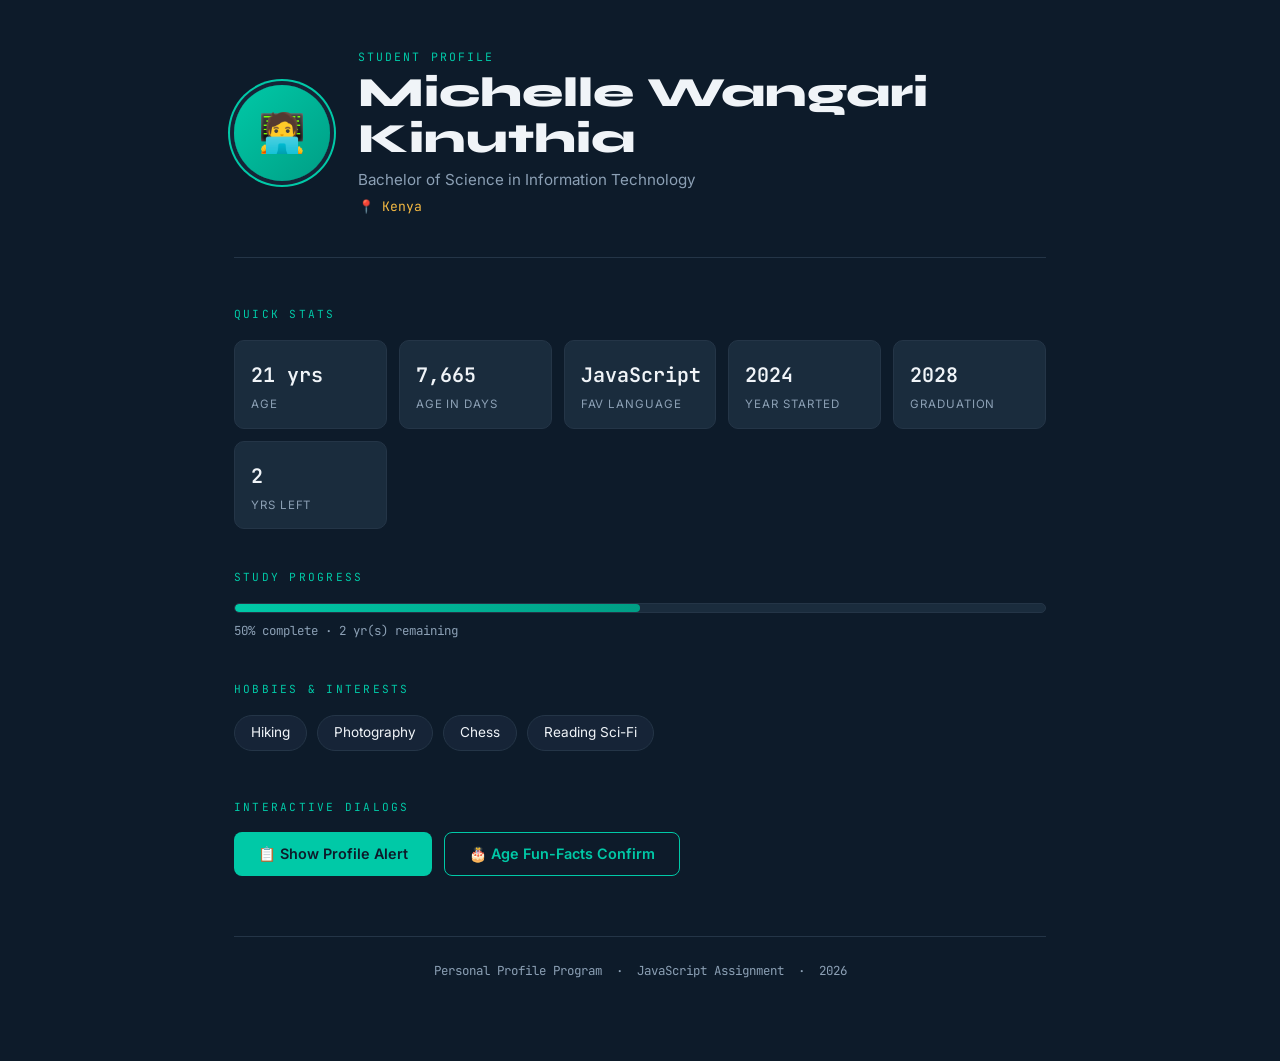
==== index.html @ 676beb4d "Rename profile.html to index.html" ====
<!DOCTYPE html>
<html lang="en">
<head>
  <meta charset="UTF-8" />
  <meta name="viewport" content="width=device-width, initial-scale=1.0" />
  <title>Student Profile - Michelle Wangari Kinuthia</title>

  <link rel="preconnect" href="https://fonts.googleapis.com" />
  <link rel="preconnect" href="https://fonts.gstatic.com" crossorigin />
  <link
    href="https://fonts.googleapis.com/css2?family=Syne:wght@600;800&family=Inter:wght@400;500;600&family=JetBrains+Mono:wght@400;600&display=swap"
    rel="stylesheet"
  />

  <!-- Links to our stylesheet -->
  <link rel="stylesheet" href="profile.css" />
</head>
<body>

  <div class="page-wrapper">

    <!-- Hero -->
    <section class="hero" id="profile-section">
      <div class="avatar" aria-hidden="true">🧑‍💻</div>
      <div class="hero-text">
        <p class="hero-eyebrow">Student Profile</p>
        <h1 id="card-name">Loading…</h1>
        <p id="card-course"></p>
        <p id="card-country"></p>
      </div>
    </section>

    <!-- Stats grid -->
    <section class="stats-section">
      <p class="section-title">Quick Stats</p>
      <div id="stats-grid"></div>
    </section>

    <!-- Study progress -->
    <section class="progress-section">
      <p class="section-title">Study Progress</p>
      <div class="progress-track">
        <div id="progress-bar-fill" style="width:0%"></div>
      </div>
      <p id="progress-label"></p>
    </section>

    <!-- Hobbies -->
    <section class="hobbies-section">
      <p class="section-title">Hobbies &amp; Interests</p>
      <div id="hobby-list"></div>
    </section>

    <!-- Alert / Confirm buttons -->
    <section class="actions-section">
      <p class="section-title">Interactive Dialogs</p>
      <div class="btn-row">
        <button class="btn btn-primary" id="btn-alert">
          📋 Show Profile Alert
        </button>
        <button class="btn btn-secondary" id="btn-confirm">
          🎂 Age Fun-Facts Confirm
        </button>
      </div>
    </section>

   

    <footer>
      Personal Profile Program &nbsp;·&nbsp; JavaScript Assignment &nbsp;·&nbsp;
      <span id="footer-year"></span>
    </footer>

  </div>

  <!-- Links to our script -->
  <script src="profile.js"></script>
  <script>
    document.getElementById("footer-year").textContent = new Date().getFullYear();
  </script>

</body>
</html>
---- profile.css ----
/* Reset & base */
*, *::before, *::after { box-sizing: border-box; margin: 0; padding: 0; }

@import url('https://fonts.googleapis.com/css2?family=Syne:wght@600;800&family=Inter:wght@400;500;600&family=JetBrains+Mono:wght@400;600&display=swap');

:root {
  --navy:       #0d1b2a;
  --navy-light: #162437;
  --teal:       #00c9a7;
  --teal-dim:   #009e85;
  --gold:       #f4b942;
  --white:      #f0f4f8;
  --muted:      #8ca0b5;
  --card-bg:    #1a2c3d;
  --border:     #243547;

  --font-display: 'Syne', sans-serif;
  --font-body:    'Inter', sans-serif;
  --font-mono:    'JetBrains Mono', monospace;
}

html { scroll-behavior: smooth; }

body {
  background-color: var(--navy);
  color: var(--white);
  font-family: var(--font-body);
  font-size: 16px;
  line-height: 1.6;
  min-height: 100vh;
}

/* Layout */
.page-wrapper {
  max-width: 860px;
  margin: 0 auto;
  padding: 48px 24px 80px;
}

/* Hero */
.hero {
  display: flex;
  align-items: center;
  gap: 28px;
  margin-bottom: 48px;
  padding-bottom: 40px;
  border-bottom: 1px solid var(--border);
}

.avatar {
  width: 96px;
  height: 96px;
  border-radius: 50%;
  background: linear-gradient(135deg, var(--teal), var(--teal-dim));
  display: flex;
  align-items: center;
  justify-content: center;
  font-size: 2.4rem;
  flex-shrink: 0;
  box-shadow: 0 0 0 4px var(--navy-light), 0 0 0 6px var(--teal);
}

.hero-text { flex: 1; }

.hero-eyebrow {
  font-family: var(--font-mono);
  font-size: 0.72rem;
  letter-spacing: 0.18em;
  color: var(--teal);
  text-transform: uppercase;
  margin-bottom: 4px;
}

#card-name {
  font-family: var(--font-display);
  font-size: clamp(1.8rem, 5vw, 2.6rem);
  font-weight: 800;
  line-height: 1.1;
  color: var(--white);
  margin-bottom: 6px;
}

#card-course {
  font-size: 0.95rem;
  color: var(--muted);
  margin-bottom: 4px;
}

#card-country {
  font-family: var(--font-mono);
  font-size: 0.82rem;
  color: var(--gold);
}

/* Section titles */
.section-title {
  font-family: var(--font-mono);
  font-size: 0.7rem;
  letter-spacing: 0.2em;
  text-transform: uppercase;
  color: var(--teal);
  margin-bottom: 16px;
}

/* Stats grid */
.stats-section { margin-bottom: 40px; }

#stats-grid {
  display: grid;
  grid-template-columns: repeat(auto-fill, minmax(140px, 1fr));
  gap: 12px;
}

.stat-card {
  background: var(--card-bg);
  border: 1px solid var(--border);
  border-radius: 10px;
  padding: 18px 16px 14px;
  display: flex;
  flex-direction: column;
  gap: 4px;
  transition: border-color 0.2s, transform 0.2s;
}

.stat-card:hover {
  border-color: var(--teal);
  transform: translateY(-2px);
}

.stat-value {
  font-family: var(--font-mono);
  font-size: 1.25rem;
  font-weight: 600;
  color: var(--white);
}

.stat-label {
  font-size: 0.72rem;
  color: var(--muted);
  text-transform: uppercase;
  letter-spacing: 0.08em;
}

/* Progress bar */
.progress-section { margin-bottom: 40px; }

.progress-track {
  height: 10px;
  background: var(--card-bg);
  border-radius: 999px;
  overflow: hidden;
  margin-bottom: 8px;
  border: 1px solid var(--border);
}

#progress-bar-fill {
  height: 100%;
  background: linear-gradient(90deg, var(--teal), var(--teal-dim));
  border-radius: 999px;
  transition: width 1s cubic-bezier(0.4, 0, 0.2, 1);
}

#progress-label {
  font-family: var(--font-mono);
  font-size: 0.78rem;
  color: var(--muted);
}

/* Hobbies */
.hobbies-section { margin-bottom: 48px; }

#hobby-list {
  display: flex;
  flex-wrap: wrap;
  gap: 10px;
}

.hobby-tag {
  background: var(--navy-light);
  border: 1px solid var(--border);
  color: var(--white);
  font-size: 0.85rem;
  padding: 6px 16px;
  border-radius: 999px;
  transition: background 0.2s, border-color 0.2s;
  cursor: default;
}

.hobby-tag:hover {
  background: var(--teal);
  border-color: var(--teal);
  color: var(--navy);
}

/* Buttons */
.actions-section { margin-bottom: 40px; }

.btn-row {
  display: flex;
  flex-wrap: wrap;
  gap: 12px;
}

.btn {
  font-family: var(--font-body);
  font-size: 0.9rem;
  font-weight: 600;
  padding: 12px 24px;
  border-radius: 8px;
  border: none;
  cursor: pointer;
  transition: opacity 0.15s, transform 0.15s;
}

.btn:active { transform: scale(0.97); }

.btn-primary {
  background: var(--teal);
  color: var(--navy);
}

.btn-primary:hover { opacity: 0.88; }

.btn-secondary {
  background: transparent;
  border: 1.5px solid var(--teal);
  color: var(--teal);
}

.btn-secondary:hover { background: var(--teal); color: var(--navy); }

/* Console hint */
.console-hint {
  background: var(--card-bg);
  border: 1px solid var(--border);
  border-left: 3px solid var(--gold);
  border-radius: 8px;
  padding: 16px 20px;
  font-family: var(--font-mono);
  font-size: 0.8rem;
  color: var(--muted);
  line-height: 1.7;
}

.console-hint strong {
  color: var(--gold);
  display: block;
  margin-bottom: 4px;
}

/* Footer */
footer {
  margin-top: 60px;
  padding-top: 24px;
  border-top: 1px solid var(--border);
  font-size: 0.78rem;
  color: var(--muted);
  text-align: center;
  font-family: var(--font-mono);
}

/* Responsive */
@media (max-width: 520px) {
  .hero { flex-direction: column; text-align: center; }
  .avatar { width: 76px; height: 76px; font-size: 1.9rem; }
  #stats-grid { grid-template-columns: repeat(2, 1fr); }
}
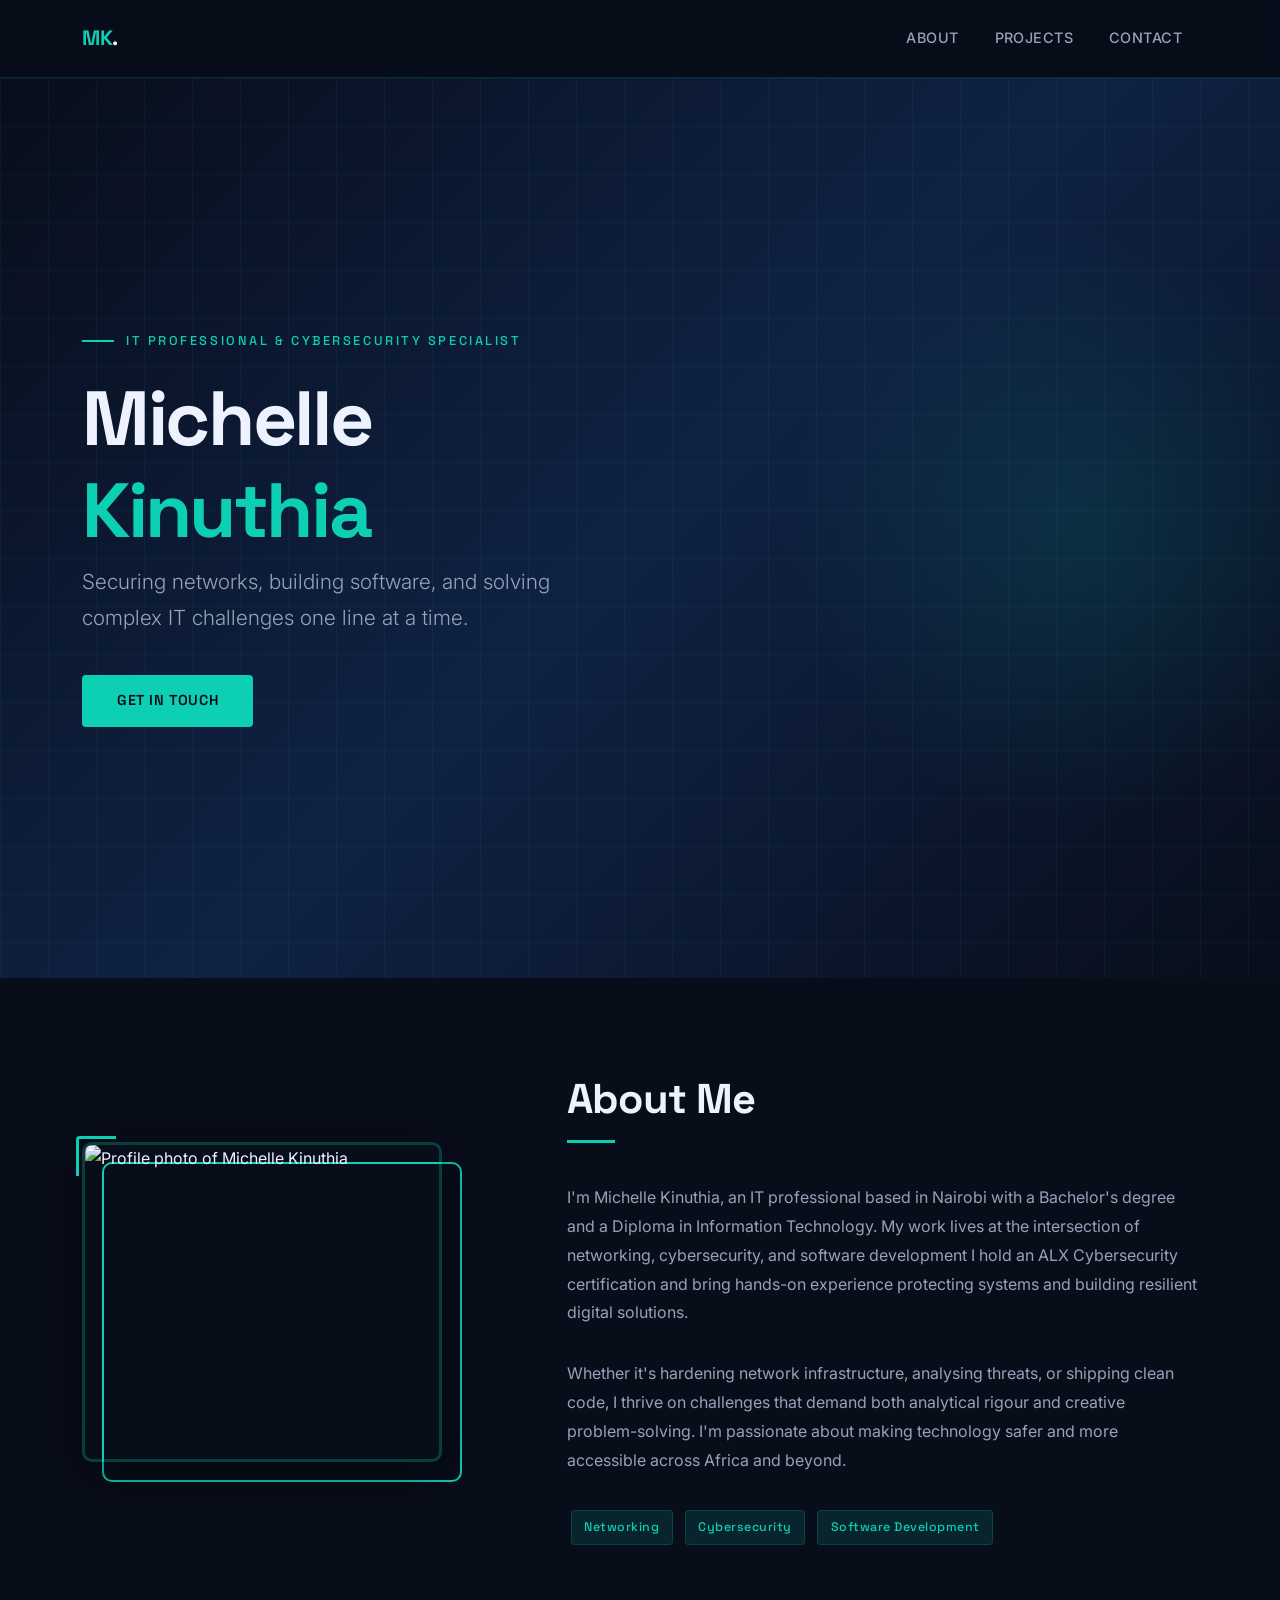
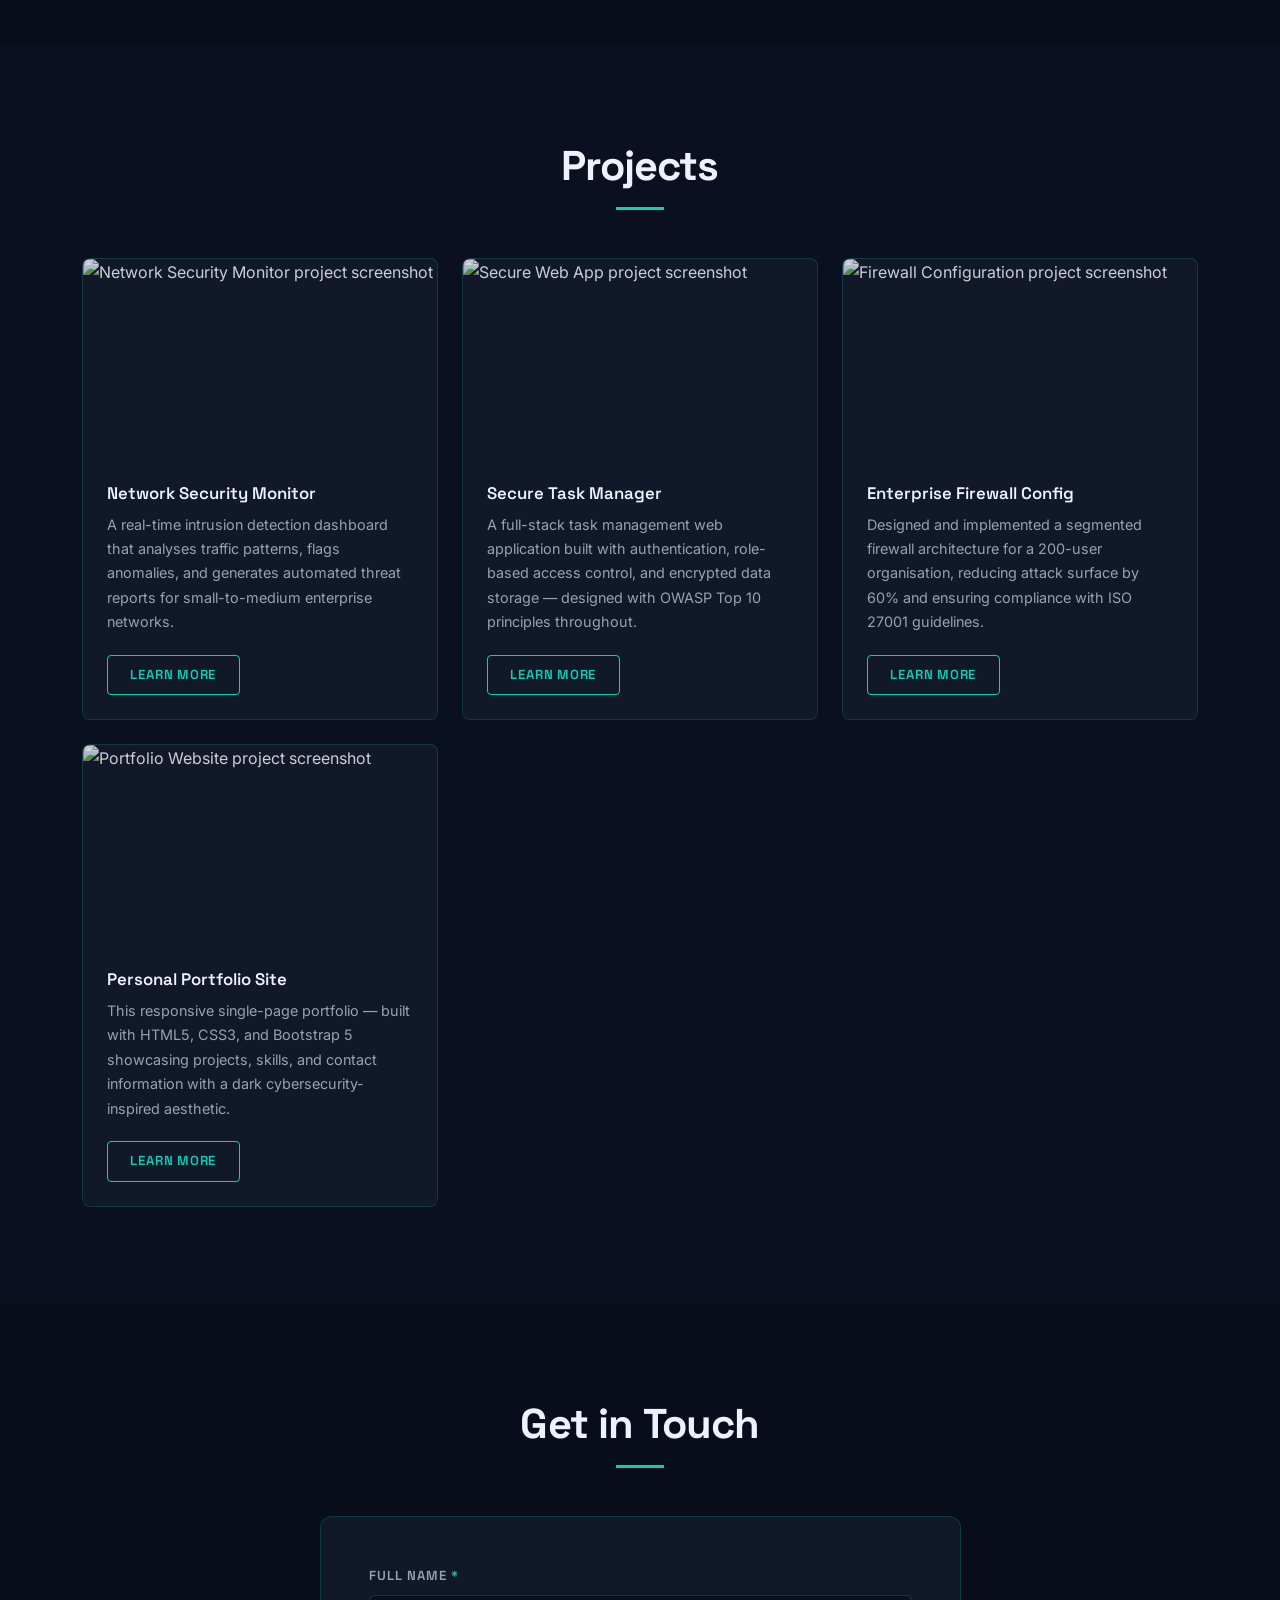
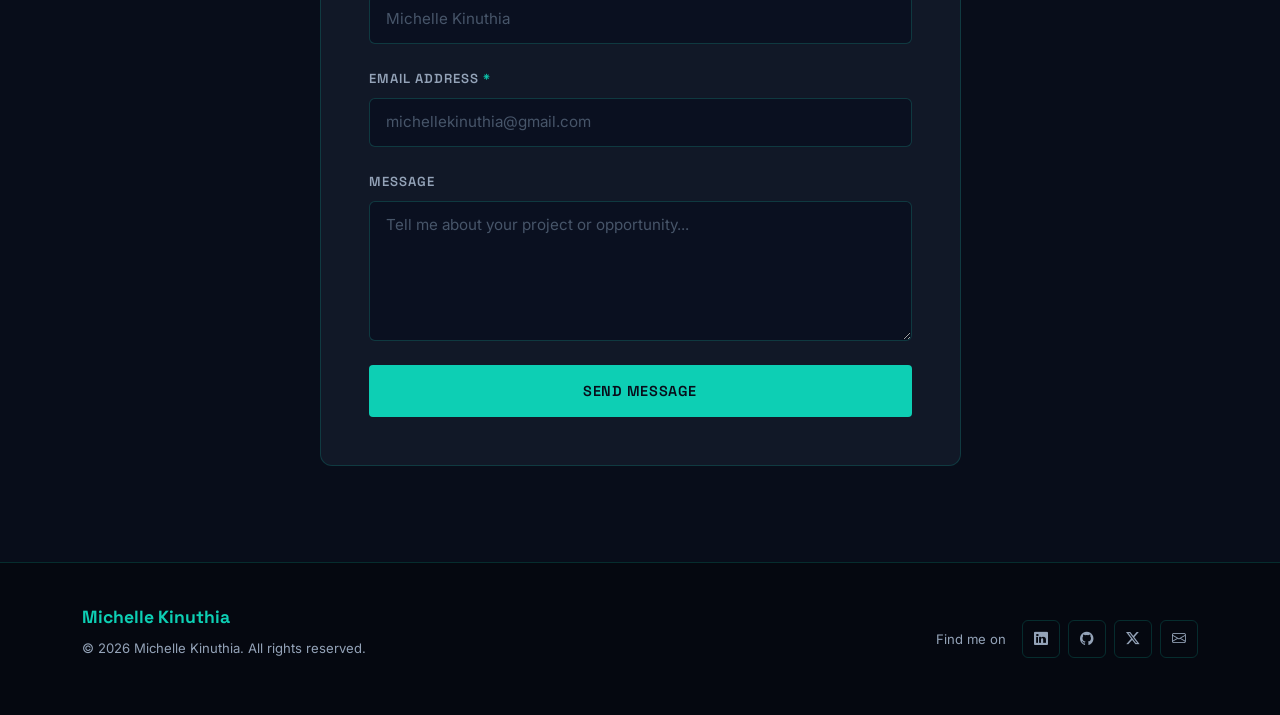
==== commit ec330577: "Update and rename portfolio.html to index.html" ====
--- a/index.html
+++ b/index.html
@@ -3,81 +3,359 @@
 <head>
   <meta charset="UTF-8" />
   <meta name="viewport" content="width=device-width, initial-scale=1.0" />
-  <title>Student Profile - Michelle Wangari Kinuthia</title>
-
-  <link rel="preconnect" href="https://fonts.googleapis.com" />
-  <link rel="preconnect" href="https://fonts.gstatic.com" crossorigin />
+  <title>Michelle Kinuthia | IT Professional & Cybersecurity Specialist</title>
+  <meta name="description" content="Portfolio of Michelle Kinuthia — IT graduate, cybersecurity specialist, and software developer based in Nairobi." />
+
+  <!-- Bootstrap 5.3 CSS -->
   <link
-    href="https://fonts.googleapis.com/css2?family=Syne:wght@600;800&family=Inter:wght@400;500;600&family=JetBrains+Mono:wght@400;600&display=swap"
+    href="https://cdn.jsdelivr.net/npm/bootstrap@5.3.3/dist/css/bootstrap.min.css"
+    rel="stylesheet"
+    integrity="sha384-QWTKZyjpPEjISv5WaRU9OFeRpok6YctnYmDr5pNlyT2bRjXh0JMhjY6hW+ALEwIH"
+    crossorigin="anonymous"
+  />
+
+  <!-- Bootstrap Icons -->
+  <link
+    href="https://cdn.jsdelivr.net/npm/bootstrap-icons@1.11.3/font/bootstrap-icons.min.css"
     rel="stylesheet"
   />
 
-  <!-- Links to our stylesheet -->
-  <link rel="stylesheet" href="profile.css" />
+  <!-- Custom Stylesheet (separate CSS file linked here) -->
+  <link rel="stylesheet" href="style.css" />
 </head>
+
 <body>
 
-  <div class="page-wrapper">
-
-    <!-- Hero -->
-    <section class="hero" id="profile-section">
-      <div class="avatar" aria-hidden="true">🧑‍💻</div>
-      <div class="hero-text">
-        <p class="hero-eyebrow">Student Profile</p>
-        <h1 id="card-name">Loading…</h1>
-        <p id="card-course"></p>
-        <p id="card-country"></p>
-      </div>
-    </section>
-
-    <!-- Stats grid -->
-    <section class="stats-section">
-      <p class="section-title">Quick Stats</p>
-      <div id="stats-grid"></div>
-    </section>
-
-    <!-- Study progress -->
-    <section class="progress-section">
-      <p class="section-title">Study Progress</p>
-      <div class="progress-track">
-        <div id="progress-bar-fill" style="width:0%"></div>
-      </div>
-      <p id="progress-label"></p>
-    </section>
-
-    <!-- Hobbies -->
-    <section class="hobbies-section">
-      <p class="section-title">Hobbies &amp; Interests</p>
-      <div id="hobby-list"></div>
-    </section>
-
-    <!-- Alert / Confirm buttons -->
-    <section class="actions-section">
-      <p class="section-title">Interactive Dialogs</p>
-      <div class="btn-row">
-        <button class="btn btn-primary" id="btn-alert">
-          📋 Show Profile Alert
+  <!-- ================================================
+       NAVBAR
+  ================================================= -->
+  <header>
+    <nav class="navbar navbar-expand-lg navbar-custom" aria-label="Main navigation">
+      <div class="container">
+
+        <!-- Brand -->
+        <a class="navbar-brand" href="#hero">
+          MK<span>.</span>
+        </a>
+
+        <!-- Hamburger toggle -->
+        <button
+          class="navbar-toggler navbar-toggler-custom"
+          type="button"
+          data-bs-toggle="collapse"
+          data-bs-target="#mainNav"
+          aria-controls="mainNav"
+          aria-expanded="false"
+          aria-label="Toggle navigation"
+        >
+          <span class="navbar-toggler-icon"></span>
         </button>
-        <button class="btn btn-secondary" id="btn-confirm">
-          🎂 Age Fun-Facts Confirm
-        </button>
-      </div>
-    </section>
-
-   
-
-    <footer>
-      Personal Profile Program &nbsp;·&nbsp; JavaScript Assignment &nbsp;·&nbsp;
-      <span id="footer-year"></span>
-    </footer>
-
-  </div>
-
-  <!-- Links to our script -->
-  <script src="profile.js"></script>
-  <script>
-    document.getElementById("footer-year").textContent = new Date().getFullYear();
-  </script>
+
+        <!-- Nav links -->
+        <div class="collapse navbar-collapse justify-content-end" id="mainNav">
+          <ul class="navbar-nav gap-lg-1">
+            <li class="nav-item">
+              <a class="nav-link" href="#about">About</a>
+            </li>
+            <li class="nav-item">
+              <a class="nav-link" href="#projects">Projects</a>
+            </li>
+            <li class="nav-item">
+              <a class="nav-link" href="#contact">Contact</a>
+            </li>
+          </ul>
+        </div>
+
+      </div>
+    </nav>
+  </header>
+
+
+  <!-- ================================================
+       HERO SECTION
+  ================================================= -->
+  <section id="hero" class="hero-section">
+    <div class="container">
+      <div class="hero-content col-lg-8">
+        <p class="hero-eyebrow">IT Professional &amp; Cybersecurity Specialist</p>
+        <h1 class="hero-name">
+          Michelle<br /><span class="teal-accent">Kinuthia</span>
+        </h1>
+        <p class="hero-tagline">
+          Securing networks, building software, and solving complex IT challenges one line at a time.
+        </p>
+        <a href="#contact" class="btn-teal">Get in Touch</a>
+      </div>
+    </div>
+  </section>
+
+
+  <!-- ================================================
+       ABOUT SECTION
+  ================================================= -->
+  <section id="about" class="section-block">
+    <div class="container">
+
+      <div class="row align-items-center g-5">
+
+        <!-- Left column: Profile image -->
+        <div class="col-md-5 d-flex justify-content-center justify-content-md-start">
+          <div class="about-img-wrapper">
+            <img
+              src="https://lh3.googleusercontent.com/pw/AP1GczPIbejAozurXplr8VMZ7nDbsj4CV8ZtH2EF8r7eO4GyQY1EIS0Jeng9GxCHJIsOn1t1Lo-XKMF9d5G3Toq7qr2JeijWmK_PtgM1T2_KNfpR988kcXp3=w600-h315-p-k"
+              alt="Profile photo of Michelle Kinuthia"
+              class="about-img"
+            />
+          </div>
+        </div>
+
+        <!-- Right column: Bio & Skills -->
+        <div class="col-md-7">
+         
+          <h2 class="section-title">About Me</h2>
+          <div class="section-divider"></div>
+
+          <p class="about-bio">
+            I'm Michelle Kinuthia, an IT professional based in Nairobi with a Bachelor's degree and a
+            Diploma in Information Technology. My work lives at the intersection of networking,
+            cybersecurity, and software development I hold an ALX Cybersecurity certification and
+            bring hands-on experience protecting systems and building resilient digital solutions.
+          </p>
+          <p class="about-bio">
+            Whether it's hardening network infrastructure, analysing threats, or shipping clean code,
+            I thrive on challenges that demand both analytical rigour and creative problem-solving.
+            I'm passionate about making technology safer and more accessible across Africa and beyond.
+          </p>
+
+          <!-- Skill Badges -->
+          <div class="mt-3">
+            <span class="badge-skill">Networking</span>
+            <span class="badge-skill">Cybersecurity</span>
+            <span class="badge-skill">Software Development</span>
+            
+          </div>
+        </div>
+
+      </div>
+    </div>
+  </section>
+
+
+  <!-- ================================================
+       PROJECTS SECTION
+  ================================================= -->
+  <section id="projects" class="section-block projects-section">
+    <div class="container">
+
+      <div class="text-center mb-5">
+        
+        <h2 class="section-title">Projects</h2>
+        <div class="section-divider mx-auto"></div>
+      </div>
+
+      <!-- Cards grid: 1 col mobile → 2 col tablet → 3 col desktop -->
+      <div class="row row-cols-1 row-cols-md-2 row-cols-lg-3 g-4">
+
+        <!-- Project 1 -->
+        <div class="col">
+          <div class="project-card">
+            <img
+              src="https://static.photos/technology/200x200/3.webp"
+              alt="Network Security Monitor project screenshot"
+            />
+            <div class="card-body">
+              <h3 class="card-title">Network Security Monitor</h3>
+              <p class="card-text">
+                A real-time intrusion detection dashboard that analyses traffic patterns,
+                flags anomalies, and generates automated threat reports for small-to-medium
+                enterprise networks.
+              </p>
+              <a href="#" class="btn-outline-teal">Learn More</a>
+            </div>
+          </div>
+        </div>
+
+      
+
+        <!-- Project 3 -->
+        <div class="col">
+          <div class="project-card">
+            <img
+              src="https://static.photos/technology/200x200/7.webp"
+              alt="Secure Web App project screenshot"
+            />
+            <div class="card-body">
+              <h3 class="card-title">Secure Task Manager</h3>
+              <p class="card-text">
+                A full-stack task management web application built with authentication,
+                role-based access control, and encrypted data storage — designed with
+                OWASP Top 10 principles throughout.
+              </p>
+              <a href="#" class="btn-outline-teal">Learn More</a>
+            </div>
+          </div>
+        </div>
+
+        <!-- Project 4 -->
+        <div class="col">
+          <div class="project-card">
+            <img
+              src="https://static.photos/technology/200x200/81.webp"
+              alt="Firewall Configuration project screenshot"
+            />
+            <div class="card-body">
+              <h3 class="card-title">Enterprise Firewall Config</h3>
+              <p class="card-text">
+                Designed and implemented a segmented firewall architecture for a 200-user
+                organisation, reducing attack surface by 60% and ensuring compliance with
+                ISO 27001 guidelines.
+              </p>
+              <a href="#" class="btn-outline-teal">Learn More</a>
+            </div>
+          </div>
+        </div>
+
+        <!-- Project 5 -->
+        <div class="col">
+          <div class="project-card">
+            <img
+              src="https://static.photos/technology/200x200/19.webp"
+              alt="Portfolio Website project screenshot"
+            />
+            <div class="card-body">
+              <h3 class="card-title">Personal Portfolio Site</h3>
+              <p class="card-text">
+                This responsive single-page portfolio — built with HTML5, CSS3, and
+                Bootstrap 5 showcasing projects, skills, and contact information
+                with a dark cybersecurity-inspired aesthetic.
+              </p>
+              <a href="#" class="btn-outline-teal">Learn More</a>
+            </div>
+          </div>
+        </div>
+
+      
+
+      </div>
+    </div>
+  </section>
+
+
+  <!-- ================================================
+       CONTACT SECTION
+  ================================================= -->
+  <section id="contact" class="section-block contact-section">
+    <div class="container">
+
+      <div class="text-center mb-5">
+        
+        <h2 class="section-title">Get in Touch</h2>
+        <div class="section-divider mx-auto"></div>
+       
+      </div>
+
+      <div class="row justify-content-center">
+        <div class="col-lg-7">
+          <div class="contact-form-wrapper">
+            <form novalidate>
+
+              <!-- Name -->
+              <div class="mb-4">
+                <label for="contactName" class="form-label-custom d-block">
+                  Full Name <span class="text-teal">*</span>
+                </label>
+                <input
+                  type="text"
+                  id="contactName"
+                  class="form-control form-control-custom"
+                  placeholder="Michelle Kinuthia"
+                  required
+                  aria-required="true"
+                />
+              </div>
+
+              <!-- Email -->
+              <div class="mb-4">
+                <label for="contactEmail" class="form-label-custom d-block">
+                  Email Address <span class="text-teal">*</span>
+                </label>
+                <input
+                  type="email"
+                  id="contactEmail"
+                  class="form-control form-control-custom"
+                  placeholder="michellekinuthia@gmail.com"
+                  required
+                  aria-required="true"
+                />
+              </div>
+
+              <!-- Message -->
+              <div class="mb-4">
+                <label for="contactMessage" class="form-label-custom d-block">
+                  Message
+                </label>
+                <textarea
+                  id="contactMessage"
+                  class="form-control form-control-custom"
+                  rows="5"
+                  placeholder="Tell me about your project or opportunity..."
+                ></textarea>
+              </div>
+
+              <!-- Submit -->
+              <button type="submit" class="btn-teal w-100 text-center">
+                Send Message
+              </button>
+
+            </form>
+          </div>
+        </div>
+      </div>
+
+    </div>
+  </section>
+
+
+  <!-- ================================================
+       FOOTER
+  ================================================= -->
+  <footer class="footer-custom">
+    <div class="container">
+      <div class="d-flex flex-column flex-md-row align-items-center justify-content-between gap-3">
+
+        <!-- Brand & copyright -->
+        <div>
+          <p class="footer-brand mb-1">Michelle Kinuthia</p>
+          <p class="footer-copy">&copy; 2026 Michelle Kinuthia. All rights reserved.</p>
+        </div>
+
+        <!-- Social links -->
+        <div class="d-flex align-items-center">
+          <span class="footer-copy me-2">Find me on</span>
+          <a href="#" class="social-link" aria-label="LinkedIn profile">
+            <i class="bi bi-linkedin"></i>
+          </a>
+          <a href="#" class="social-link" aria-label="GitHub profile">
+            <i class="bi bi-github"></i>
+          </a>
+          <a href="#" class="social-link" aria-label="Twitter / X profile">
+            <i class="bi bi-twitter-x"></i>
+          </a>
+          <a href="mailto:michellekinuthia@55gmail.com" class="social-link" aria-label="Send email">
+            <i class="bi bi-envelope"></i>
+          </a>
+        </div>
+
+      </div>
+    </div>
+  </footer>
+
+  <!-- Bootstrap 5.3 JS Bundle -->
+  <script
+    src="https://cdn.jsdelivr.net/npm/bootstrap@5.3.3/dist/js/bootstrap.bundle.min.js"
+    integrity="sha384-YvpcrYf0tY3lHB60NNkmXc4s9bIOgUxi8T/jzmZ6f/5nKEjmrQLnMn+GHY14zAp8K3SqJ3k"
+    crossorigin="anonymous"
+  ></script>
 
 </body>
 </html>
--- a/style.css
+++ b/style.css
@@ -0,0 +1,520 @@
+/* ============================================
+   Michelle Kinuthia — Portfolio Stylesheet
+   Custom CSS (companion to index.html)
+   ============================================ */
+
+/* ---------- Google Fonts Import ---------- */
+@import url('https://fonts.googleapis.com/css2?family=Space+Grotesk:wght@400;500;600;700&family=Inter:wght@300;400;500&display=swap');
+
+/* ---------- CSS Custom Properties ---------- */
+:root {
+  --space:       #080D1A;
+  --shield:      #0F2244;
+  --teal:        #0DCFB4;
+  --teal-dark:   #09A88F;
+  --white:       #EEF2FF;
+  --silver:      #94A3B8;
+  --card-bg:     #111827;
+  --border:      rgba(13, 207, 180, 0.18);
+  --font-display: 'Space Grotesk', sans-serif;
+  --font-body:    'Inter', sans-serif;
+}
+
+/* ---------- Base Reset ---------- */
+*, *::before, *::after {
+  box-sizing: border-box;
+  margin: 0;
+  padding: 0;
+}
+
+html {
+  scroll-behavior: smooth;
+}
+
+body {
+  font-family: var(--font-body);
+  background-color: var(--space);
+  color: var(--white);
+  line-height: 1.7;
+  overflow-x: hidden;
+}
+
+h1, h2, h3, h4 {
+  font-family: var(--font-display);
+  font-weight: 700;
+  line-height: 1.2;
+}
+
+/* ---------- Custom Navbar ---------- */
+.navbar-custom {
+  background-color: rgba(8, 13, 26, 0.92);
+  backdrop-filter: blur(12px);
+  -webkit-backdrop-filter: blur(12px);
+  border-bottom: 1px solid var(--border);
+  padding: 1rem 0;
+  position: sticky;
+  top: 0;
+  z-index: 1000;
+  transition: background-color 0.3s ease;
+}
+
+.navbar-custom .navbar-brand {
+  font-family: var(--font-display);
+  font-weight: 700;
+  font-size: 1.3rem;
+  color: var(--teal) !important;
+  letter-spacing: -0.02em;
+}
+
+.navbar-custom .navbar-brand span {
+  color: var(--white);
+}
+
+.navbar-custom .nav-link {
+  color: var(--silver) !important;
+  font-size: 0.9rem;
+  font-weight: 500;
+  letter-spacing: 0.03em;
+  text-transform: uppercase;
+  padding: 0.5rem 1rem !important;
+  position: relative;
+  transition: color 0.25s ease;
+}
+
+.navbar-custom .nav-link::after {
+  content: '';
+  position: absolute;
+  bottom: 0;
+  left: 1rem;
+  right: 1rem;
+  height: 2px;
+  background: var(--teal);
+  transform: scaleX(0);
+  transition: transform 0.25s ease;
+}
+
+.navbar-custom .nav-link:hover,
+.navbar-custom .nav-link:focus {
+  color: var(--teal) !important;
+}
+
+.navbar-custom .nav-link:hover::after {
+  transform: scaleX(1);
+}
+
+.navbar-toggler-custom {
+  border: 1px solid var(--border) !important;
+  padding: 0.35rem 0.6rem;
+}
+
+.navbar-toggler-custom .navbar-toggler-icon {
+  background-image: url("data:image/svg+xml,%3csvg xmlns='http://www.w3.org/2000/svg' viewBox='0 0 30 30'%3e%3cpath stroke='%230DCFB4' stroke-linecap='round' stroke-miterlimit='10' stroke-width='2' d='M4 7h22M4 15h22M4 23h22'/%3e%3c/svg%3e") !important;
+}
+
+/* ---------- Hero Section ---------- */
+.hero-section {
+  position: relative;
+  min-height: 100vh;
+  display: flex;
+  align-items: center;
+  background: linear-gradient(135deg, #080D1A 0%, #0F2244 50%, #080D1A 100%);
+  overflow: hidden;
+}
+
+/* Circuit grid signature element */
+.hero-section::before {
+  content: '';
+  position: absolute;
+  inset: 0;
+  background-image:
+    linear-gradient(rgba(13, 207, 180, 0.06) 1px, transparent 1px),
+    linear-gradient(90deg, rgba(13, 207, 180, 0.06) 1px, transparent 1px);
+  background-size: 48px 48px;
+  animation: gridPulse 8s ease-in-out infinite alternate;
+  pointer-events: none;
+}
+
+/* Glowing orb */
+.hero-section::after {
+  content: '';
+  position: absolute;
+  width: 600px;
+  height: 600px;
+  border-radius: 50%;
+  background: radial-gradient(circle, rgba(13, 207, 180, 0.12) 0%, transparent 70%);
+  top: 50%;
+  right: -100px;
+  transform: translateY(-50%);
+  pointer-events: none;
+}
+
+@keyframes gridPulse {
+  from { opacity: 0.5; }
+  to   { opacity: 1; }
+}
+
+.hero-content {
+  position: relative;
+  z-index: 2;
+}
+
+.hero-eyebrow {
+  font-family: var(--font-display);
+  font-size: 0.8rem;
+  font-weight: 500;
+  letter-spacing: 0.2em;
+  text-transform: uppercase;
+  color: var(--teal);
+  margin-bottom: 1.25rem;
+  display: flex;
+  align-items: center;
+  gap: 0.75rem;
+}
+
+.hero-eyebrow::before {
+  content: '';
+  display: inline-block;
+  width: 32px;
+  height: 2px;
+  background: var(--teal);
+}
+
+.hero-name {
+  font-size: clamp(2.8rem, 6vw, 5rem);
+  font-weight: 700;
+  color: var(--white);
+  letter-spacing: -0.03em;
+  margin-bottom: 0.5rem;
+}
+
+.hero-name .teal-accent {
+  color: var(--teal);
+}
+
+.hero-tagline {
+  font-family: var(--font-body);
+  font-size: clamp(1rem, 2.5vw, 1.3rem);
+  font-weight: 300;
+  color: var(--silver);
+  margin-bottom: 2.5rem;
+  max-width: 500px;
+}
+
+.btn-teal {
+  background: var(--teal);
+  color: var(--space);
+  font-family: var(--font-display);
+  font-weight: 600;
+  font-size: 0.9rem;
+  letter-spacing: 0.04em;
+  text-transform: uppercase;
+  padding: 0.85rem 2.2rem;
+  border: none;
+  border-radius: 4px;
+  text-decoration: none;
+  display: inline-block;
+  transition: background 0.25s ease, transform 0.2s ease, box-shadow 0.25s ease;
+}
+
+.btn-teal:hover,
+.btn-teal:focus {
+  background: var(--teal-dark);
+  color: var(--space);
+  transform: translateY(-2px);
+  box-shadow: 0 8px 24px rgba(13, 207, 180, 0.3);
+}
+
+/* ---------- Section Common ---------- */
+.section-block {
+  padding: 6rem 0;
+}
+
+.section-block:nth-child(even) {
+  background-color: #0A1020;
+}
+
+.section-label {
+  font-family: var(--font-display);
+  font-size: 0.75rem;
+  font-weight: 600;
+  letter-spacing: 0.2em;
+  text-transform: uppercase;
+  color: var(--teal);
+  margin-bottom: 0.75rem;
+}
+
+.section-title {
+  font-size: clamp(1.8rem, 4vw, 2.6rem);
+  color: var(--white);
+  margin-bottom: 1rem;
+  letter-spacing: -0.02em;
+}
+
+.section-divider {
+  width: 48px;
+  height: 3px;
+  background: var(--teal);
+  margin-bottom: 2.5rem;
+}
+
+/* ---------- About Section ---------- */
+.about-img-wrapper {
+  position: relative;
+  display: inline-block;
+  width: 100%;
+  max-width: 380px;
+  /* Extra bottom/right space so the teal border frame doesn't get clipped */
+  padding-bottom: 20px;
+  padding-right: 20px;
+}
+
+/* Teal decorative border offset behind the photo */
+.about-img-wrapper::before {
+  content: '';
+  position: absolute;
+  top: 20px;
+  left: 20px;
+  right: 0;
+  bottom: 0;
+  border: 2px solid var(--teal);
+  border-radius: 10px;
+  z-index: 0;
+}
+
+/* Glowing teal corner accent */
+.about-img-wrapper::after {
+  content: '';
+  position: absolute;
+  top: -6px;
+  left: -6px;
+  width: 40px;
+  height: 40px;
+  border-top: 3px solid var(--teal);
+  border-left: 3px solid var(--teal);
+  border-radius: 4px 0 0 0;
+  z-index: 2;
+}
+
+.about-img {
+  position: relative;
+  z-index: 1;
+  width: 100%;
+  height: 320px;
+  object-fit: cover;
+  object-position: center top;
+  border-radius: 10px;
+  border: 3px solid rgba(13, 207, 180, 0.25);
+  display: block;
+  filter: none;
+  box-shadow: 0 10px 50px rgba(0, 0, 0, 0.5);
+  transition: transform 0.3s ease, box-shadow 0.3s ease;
+}
+
+.about-img:hover {
+  transform: scale(1.02);
+  box-shadow: 0 28px 70px rgba(26, 13, 207, 0.2)
+}
+
+.about-bio {
+  color: var(--silver);
+  font-size: 1rem;
+  line-height: 1.8;
+  margin-bottom: 2rem;
+}
+
+.badge-skill {
+  background-color: rgba(13, 207, 180, 0.12) !important;
+  color: var(--teal) !important;
+  border: 1px solid var(--border);
+  font-family: var(--font-display);
+  font-size: 0.78rem;
+  font-weight: 500;
+  letter-spacing: 0.04em;
+  padding: 0.45em 1em;
+  border-radius: 4px;
+  margin: 0.25rem;
+  display: inline-block;
+}
+
+/* ---------- Projects Section ---------- */
+.projects-section {
+  background-color: #0A1020;
+}
+
+.project-card {
+  background-color: var(--card-bg);
+  border: 1px solid var(--border);
+  border-radius: 8px;
+  overflow: hidden;
+  height: 100%;
+  display: flex;
+  flex-direction: column;
+  transition: transform 0.25s ease, border-color 0.25s ease, box-shadow 0.25s ease;
+}
+
+.project-card:hover {
+  transform: translateY(-6px);
+  border-color: var(--teal);
+  box-shadow: 0 16px 40px rgba(13, 207, 180, 0.12);
+}
+
+.project-card img {
+  width: 100%;
+  height: 200px;
+  object-fit: cover;
+  filter: brightness(0.85);
+  transition: filter 0.25s ease;
+}
+
+.project-card:hover img {
+  filter: brightness(1);
+}
+
+.project-card .card-body {
+  background: var(--card-bg);
+  padding: 1.5rem;
+  flex: 1;
+  display: flex;
+  flex-direction: column;
+}
+
+.project-card .card-title {
+  font-family: var(--font-display);
+  font-size: 1.05rem;
+  font-weight: 600;
+  color: var(--white);
+  margin-bottom: 0.6rem;
+}
+
+.project-card .card-text {
+  color: var(--silver);
+  font-size: 0.9rem;
+  line-height: 1.7;
+  flex: 1;
+  margin-bottom: 1.25rem;
+}
+
+.btn-outline-teal {
+  border: 1px solid var(--teal);
+  color: var(--teal);
+  background: transparent;
+  font-family: var(--font-display);
+  font-size: 0.82rem;
+  font-weight: 600;
+  letter-spacing: 0.06em;
+  text-transform: uppercase;
+  padding: 0.5rem 1.4rem;
+  border-radius: 4px;
+  text-decoration: none;
+  display: inline-block;
+  transition: background 0.2s ease, color 0.2s ease;
+  align-self: flex-start;
+}
+
+.btn-outline-teal:hover,
+.btn-outline-teal:focus {
+  background: var(--teal);
+  color: var(--space);
+}
+
+/* ---------- Contact Section ---------- */
+.contact-section {
+  background-color: var(--space);
+}
+
+.contact-form-wrapper {
+  background: var(--card-bg);
+  border: 1px solid var(--border);
+  border-radius: 12px;
+  padding: 3rem;
+}
+
+.form-label-custom {
+  font-family: var(--font-display);
+  font-size: 0.82rem;
+  font-weight: 600;
+  letter-spacing: 0.08em;
+  text-transform: uppercase;
+  color: var(--silver);
+  margin-bottom: 0.5rem;
+}
+
+.form-control-custom {
+  background-color: #0A1020 !important;
+  border: 1px solid var(--border) !important;
+  color: var(--white) !important;
+  border-radius: 6px !important;
+  padding: 0.75rem 1rem !important;
+  font-family: var(--font-body);
+  font-size: 0.95rem;
+  transition: border-color 0.2s ease, box-shadow 0.2s ease;
+}
+
+.form-control-custom::placeholder {
+  color: #475569 !important;
+}
+
+.form-control-custom:focus {
+  border-color: var(--teal) !important;
+  box-shadow: 0 0 0 3px rgba(13, 207, 180, 0.15) !important;
+  outline: none;
+}
+
+/* ---------- Footer ---------- */
+.footer-custom {
+  background-color: #050810;
+  border-top: 1px solid var(--border);
+  padding: 2.5rem 0;
+}
+
+.footer-brand {
+  font-family: var(--font-display);
+  font-weight: 700;
+  font-size: 1.1rem;
+  color: var(--teal);
+  margin-bottom: 0.5rem;
+}
+
+.footer-copy {
+  font-size: 0.82rem;
+  color: var(--silver);
+}
+
+.social-link {
+  display: inline-flex;
+  align-items: center;
+  justify-content: center;
+  width: 38px;
+  height: 38px;
+  border: 1px solid var(--border);
+  border-radius: 6px;
+  color: var(--silver);
+  text-decoration: none;
+  font-size: 0.85rem;
+  transition: color 0.2s ease, border-color 0.2s ease, background 0.2s ease;
+  margin-left: 0.5rem;
+}
+
+.social-link:hover,
+.social-link:focus {
+  color: var(--teal);
+  border-color: var(--teal);
+  background: rgba(13, 207, 180, 0.08);
+}
+
+/* ---------- Utility ---------- */
+.text-teal { color: var(--teal) !important; }
+
+/* ---------- Reduced Motion ---------- */
+@media (prefers-reduced-motion: reduce) {
+  .hero-section::before { animation: none; }
+  .btn-teal:hover, .project-card:hover { transform: none; }
+}
+
+/* ---------- Mobile Tweaks ---------- */
+@media (max-width: 768px) {
+  .section-block { padding: 4rem 0; }
+  .contact-form-wrapper { padding: 2rem 1.5rem; }
+  .about-img { height: 320px; }  /* shorter portrait on small screens */
+  .hero-section { min-height: 90vh; }
+}
